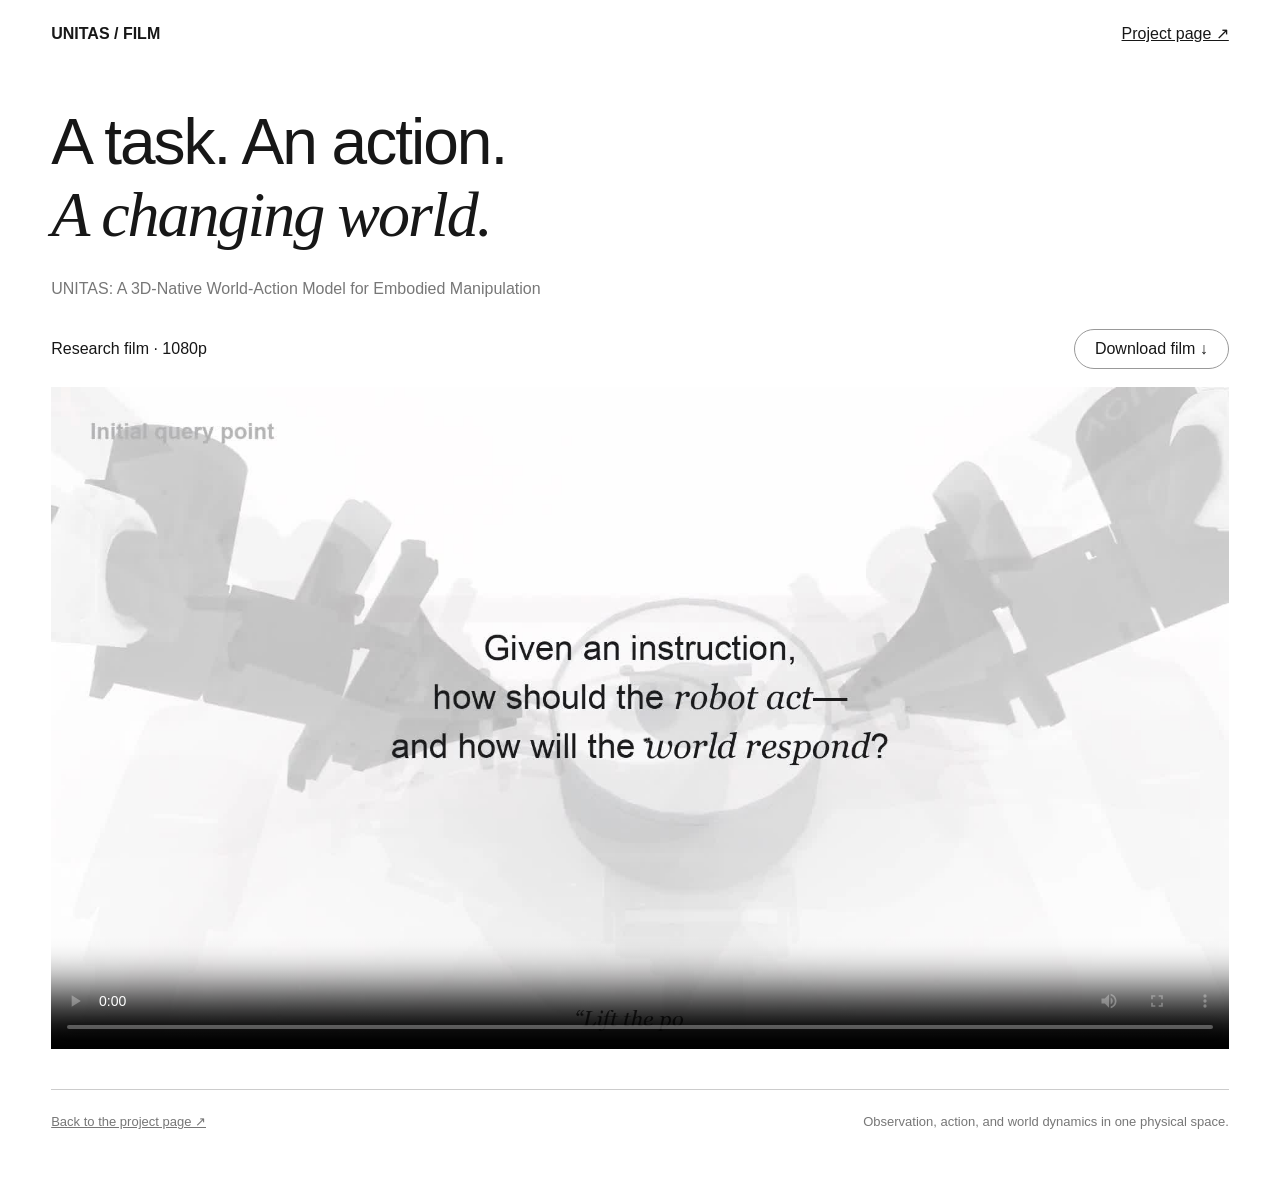
==== unitas-film.html @ 3a4408ca "Initialize UNITAS project page" ====
<!DOCTYPE html>

<html lang="en"><head><meta charset="utf-8"/><meta content="width=device-width,initial-scale=1" name="viewport"/><title>UNITAS — Research Film</title><style>
*{box-sizing:border-box}body{margin:0;background:#fff;color:#171717;font:16px Arial,sans-serif;transition:background .2s,color .2s}body.dark{background:#000;color:#f4f4f4}header{display:flex;justify-content:space-between;align-items:center;padding:24px 4vw}a{color:inherit}main{max-width:1600px;margin:auto;padding:14px 4vw 65px}h1{font-size:clamp(38px,5vw,70px);font-weight:500;letter-spacing:-2px;line-height:1.12;margin:26px 0}h1 em{font-family:Georgia,serif}p{color:#777;line-height:1.65}.toolbar{display:flex;justify-content:space-between;gap:12px;align-items:center;flex-wrap:wrap;margin:26px 0 18px}.themes{display:flex;gap:8px}button,.download{border:1px solid #999;border-radius:24px;padding:10px 20px;background:transparent;color:inherit;cursor:pointer;text-decoration:none;font:inherit}button[aria-pressed=true]{background:#222;color:white}body.dark button[aria-pressed=true]{background:white;color:#111}video{width:100%;display:block;aspect-ratio:16/9;background:inherit}#state{font-size:13px;min-height:1.5em;margin:12px 0 22px}.options{display:grid;grid-template-columns:repeat(4,1fr);gap:16px;margin:28px 0}.option{border-top:2px solid #ddd;padding:19px 0}.option.selected{border-color:currentColor}.option h2{font:italic 27px Georgia,serif;margin:8px 0 14px}.tag{font-size:12px;letter-spacing:1px;color:#777}.option p{font-size:14px;min-height:3em;margin:12px 0 18px}.option button{border-radius:0;border:0;border-bottom:1px solid #999;padding:8px 2px;margin-right:14px;font-size:14px}.option .choose[aria-pressed=true]{background:none;color:inherit;font-weight:bold;border-bottom:2px solid currentColor}.chapters{display:flex;gap:8px;flex-wrap:wrap;margin:20px 0}.chapters button{border:0;border-radius:0;padding:10px 12px;font-size:13px;color:#777}footer{border-top:1px solid #ccc;margin-top:40px;padding-top:24px;display:flex;justify-content:space-between;gap:20px;flex-wrap:wrap;font-size:13px;color:#777}.note{font-size:13px;max-width:900px}@media(max-width:900px){.options{grid-template-columns:repeat(2,1fr)}}@media(max-width:560px){.options{grid-template-columns:1fr}h1{letter-spacing:-1px}}
</style></head><body><header><strong>UNITAS / FILM</strong><a href="index.html">Project page ↗</a></header><main><h1>A task. An action.<br/><em>A changing world.</em></h1><p>UNITAS: A 3D-Native World-Action Model for Embodied Manipulation</p><div class="toolbar"><span>Research film · 1080p</span><a class="download" download="" href="assets/current-film-20260928/UNITAS_white.mp4">Download film ↓</a></div><video controls="" id="film" playsinline="" poster="assets/current-film-20260928/poster.jpg" preload="metadata" src="assets/current-film-20260928/UNITAS_white.mp4"><track kind="subtitles" label="English" src="assets/current-film-20260928/captions.vtt" srclang="en"/></video><footer><a href="index.html">Back to the project page ↗</a><span>Observation, action, and world dynamics in one physical space.</span></footer></main><script>const v=document.querySelector('#film');document.querySelectorAll('[data-time]').forEach(b=>b.onclick=()=>{v.currentTime=Number(b.dataset.time);v.play()});setInterval(()=>{const q=v.getVideoPlaybackQuality();v.dataset.playback=JSON.stringify({time:v.currentTime,duration:v.duration,paused:v.paused,frames:q.totalVideoFrames,dropped:q.droppedVideoFrames})},1000);</script></body></html>
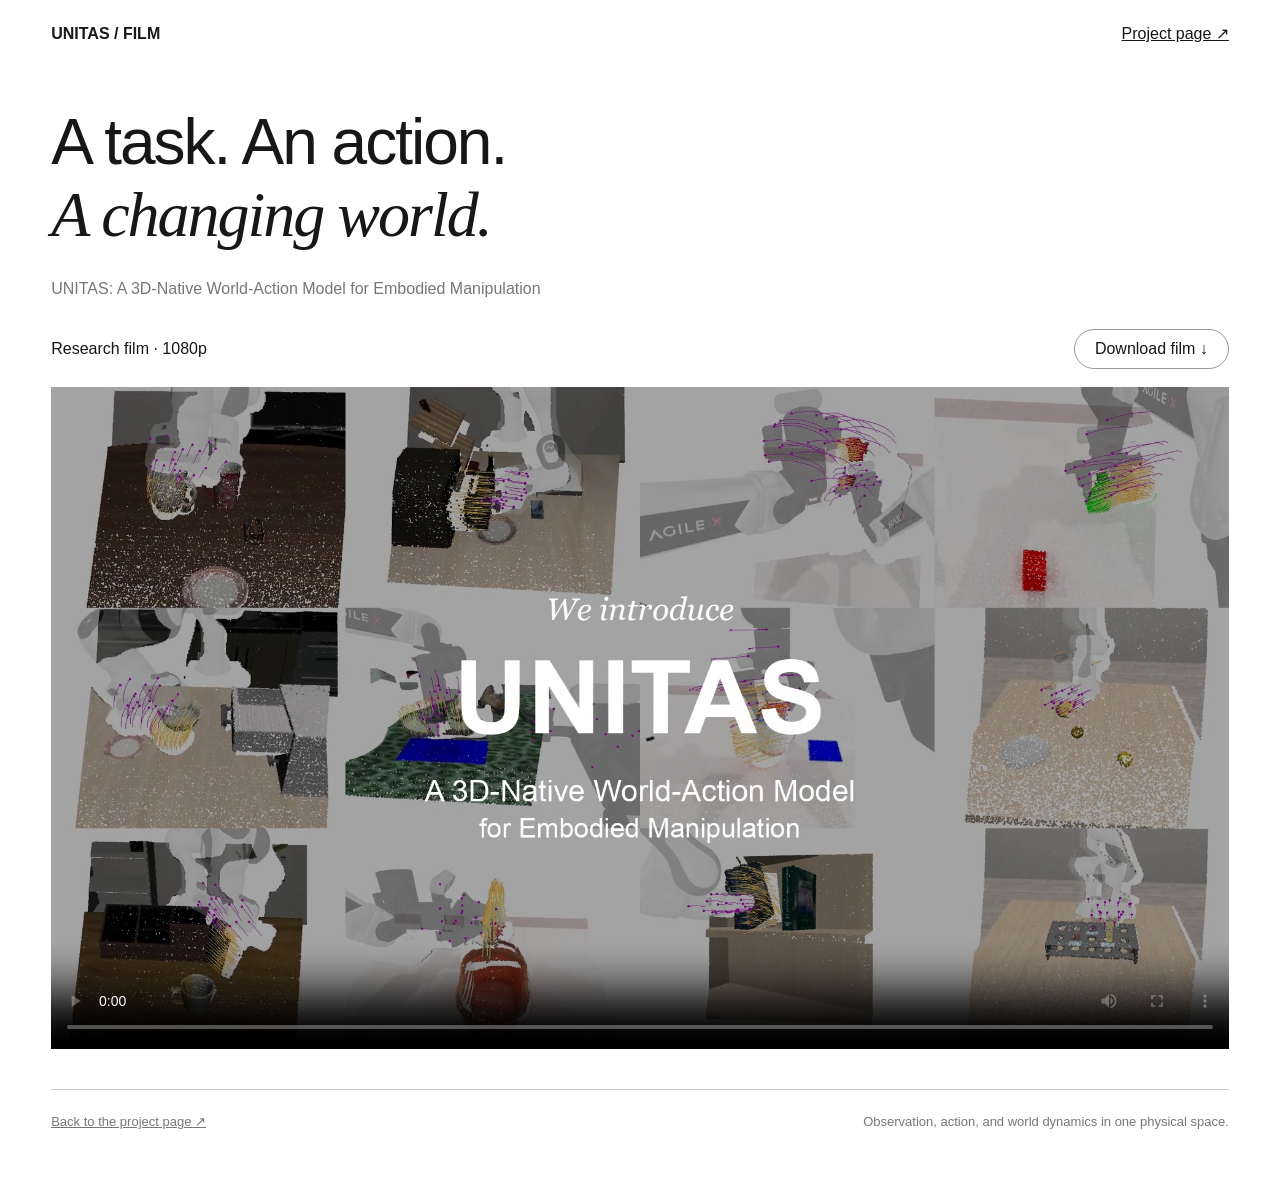
==== commit 39545aba: "Use UNITAS introduction frame as film poster" ====
--- a/unitas-film.html
+++ b/unitas-film.html
@@ -2,4 +2,4 @@
 
 <html lang="en"><head><meta charset="utf-8"/><meta content="width=device-width,initial-scale=1" name="viewport"/><title>UNITAS — Research Film</title><style>
 *{box-sizing:border-box}body{margin:0;background:#fff;color:#171717;font:16px Arial,sans-serif;transition:background .2s,color .2s}body.dark{background:#000;color:#f4f4f4}header{display:flex;justify-content:space-between;align-items:center;padding:24px 4vw}a{color:inherit}main{max-width:1600px;margin:auto;padding:14px 4vw 65px}h1{font-size:clamp(38px,5vw,70px);font-weight:500;letter-spacing:-2px;line-height:1.12;margin:26px 0}h1 em{font-family:Georgia,serif}p{color:#777;line-height:1.65}.toolbar{display:flex;justify-content:space-between;gap:12px;align-items:center;flex-wrap:wrap;margin:26px 0 18px}.themes{display:flex;gap:8px}button,.download{border:1px solid #999;border-radius:24px;padding:10px 20px;background:transparent;color:inherit;cursor:pointer;text-decoration:none;font:inherit}button[aria-pressed=true]{background:#222;color:white}body.dark button[aria-pressed=true]{background:white;color:#111}video{width:100%;display:block;aspect-ratio:16/9;background:inherit}#state{font-size:13px;min-height:1.5em;margin:12px 0 22px}.options{display:grid;grid-template-columns:repeat(4,1fr);gap:16px;margin:28px 0}.option{border-top:2px solid #ddd;padding:19px 0}.option.selected{border-color:currentColor}.option h2{font:italic 27px Georgia,serif;margin:8px 0 14px}.tag{font-size:12px;letter-spacing:1px;color:#777}.option p{font-size:14px;min-height:3em;margin:12px 0 18px}.option button{border-radius:0;border:0;border-bottom:1px solid #999;padding:8px 2px;margin-right:14px;font-size:14px}.option .choose[aria-pressed=true]{background:none;color:inherit;font-weight:bold;border-bottom:2px solid currentColor}.chapters{display:flex;gap:8px;flex-wrap:wrap;margin:20px 0}.chapters button{border:0;border-radius:0;padding:10px 12px;font-size:13px;color:#777}footer{border-top:1px solid #ccc;margin-top:40px;padding-top:24px;display:flex;justify-content:space-between;gap:20px;flex-wrap:wrap;font-size:13px;color:#777}.note{font-size:13px;max-width:900px}@media(max-width:900px){.options{grid-template-columns:repeat(2,1fr)}}@media(max-width:560px){.options{grid-template-columns:1fr}h1{letter-spacing:-1px}}
-</style></head><body><header><strong>UNITAS / FILM</strong><a href="index.html">Project page ↗</a></header><main><h1>A task. An action.<br/><em>A changing world.</em></h1><p>UNITAS: A 3D-Native World-Action Model for Embodied Manipulation</p><div class="toolbar"><span>Research film · 1080p</span><a class="download" download="" href="assets/current-film-20260928/UNITAS_white.mp4">Download film ↓</a></div><video controls="" id="film" playsinline="" poster="assets/current-film-20260928/poster.jpg" preload="metadata" src="assets/current-film-20260928/UNITAS_white.mp4"><track kind="subtitles" label="English" src="assets/current-film-20260928/captions.vtt" srclang="en"/></video><footer><a href="index.html">Back to the project page ↗</a><span>Observation, action, and world dynamics in one physical space.</span></footer></main><script>const v=document.querySelector('#film');document.querySelectorAll('[data-time]').forEach(b=>b.onclick=()=>{v.currentTime=Number(b.dataset.time);v.play()});setInterval(()=>{const q=v.getVideoPlaybackQuality();v.dataset.playback=JSON.stringify({time:v.currentTime,duration:v.duration,paused:v.paused,frames:q.totalVideoFrames,dropped:q.droppedVideoFrames})},1000);</script></body></html>+</style></head><body><header><strong>UNITAS / FILM</strong><a href="index.html">Project page ↗</a></header><main><h1>A task. An action.<br/><em>A changing world.</em></h1><p>UNITAS: A 3D-Native World-Action Model for Embodied Manipulation</p><div class="toolbar"><span>Research film · 1080p</span><a class="download" download="" href="assets/current-film-20260928/UNITAS_white.mp4">Download film ↓</a></div><video controls="" id="film" playsinline="" poster="assets/current-film-20260928/poster-introduce-20261012.jpg" preload="metadata" src="assets/current-film-20260928/UNITAS_white.mp4"><track kind="subtitles" label="English" src="assets/current-film-20260928/captions.vtt" srclang="en"/></video><footer><a href="index.html">Back to the project page ↗</a><span>Observation, action, and world dynamics in one physical space.</span></footer></main><script>const v=document.querySelector('#film');document.querySelectorAll('[data-time]').forEach(b=>b.onclick=()=>{v.currentTime=Number(b.dataset.time);v.play()});setInterval(()=>{const q=v.getVideoPlaybackQuality();v.dataset.playback=JSON.stringify({time:v.currentTime,duration:v.duration,paused:v.paused,frames:q.totalVideoFrames,dropped:q.droppedVideoFrames})},1000);</script></body></html>
